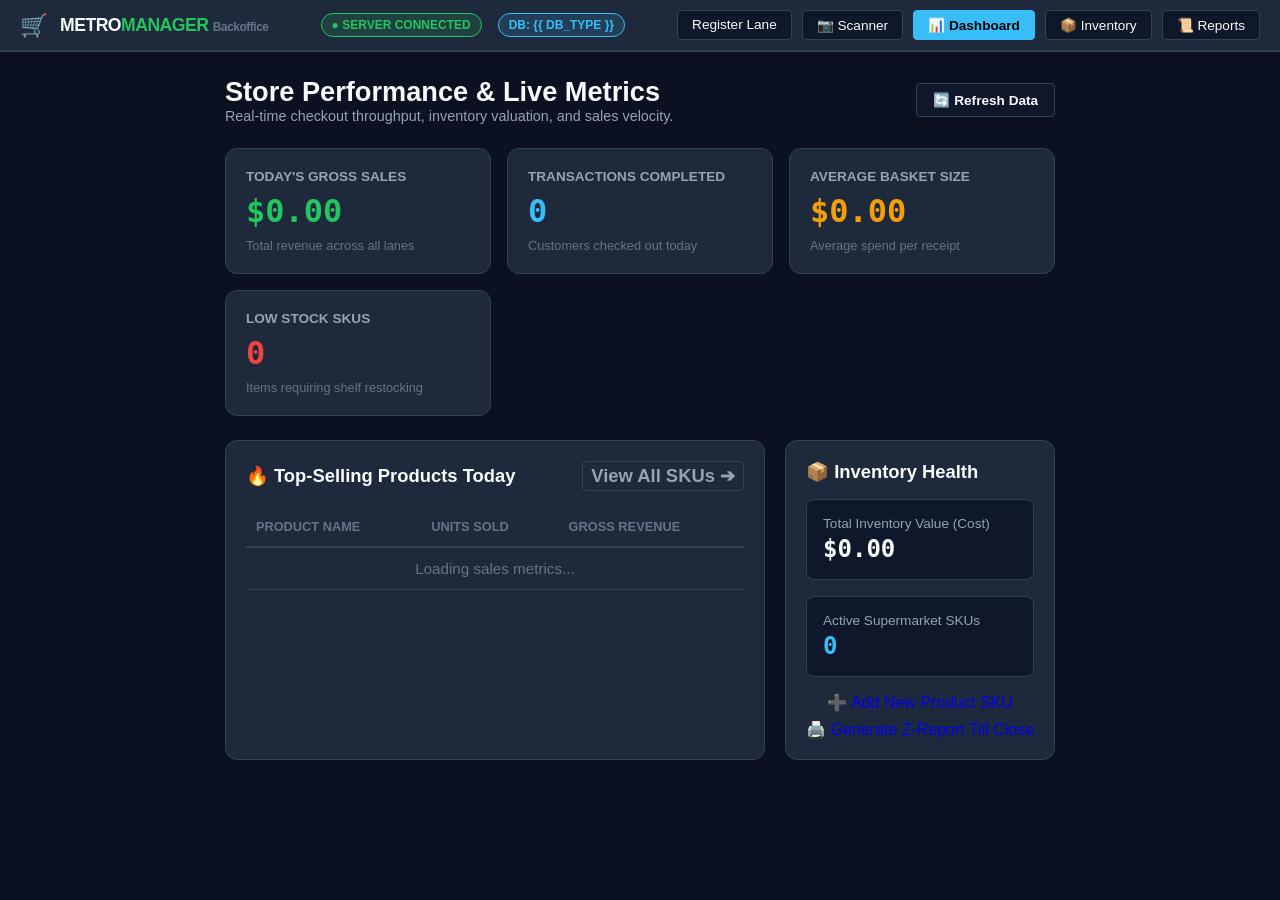
==== templates/dashboard.html @ 0bb5a48c "feat: complete multi-page POS system with backoffice dashboard, inventory management, reports audit," ====
<!DOCTYPE html>
<html lang="en">
<head>
  <meta charset="UTF-8">
  <meta name="viewport" content="width=device-width, initial-scale=1.0">
  <title>Store Manager Dashboard - Metro Supermarket</title>
  <link rel="stylesheet" href="/static/css/style.css">
  <style>
    body { height: auto; min-height: 100vh; overflow-y: auto; }
    .dashboard-container { max-width: 1200px; margin: 0 auto; padding: 24px 20px; display: flex; flex-direction: column; gap: 24px; }
    
    .kpi-grid {
      display: grid;
      grid-template-columns: repeat(auto-fit, minmax(240px, 1fr));
      gap: 16px;
    }
    .kpi-card {
      background: var(--bg-panel);
      border: 1px solid var(--border);
      border-radius: var(--radius-lg);
      padding: 20px;
      display: flex;
      flex-direction: column;
      gap: 8px;
    }
    .kpi-title { font-size: 0.85rem; text-transform: uppercase; color: var(--text-secondary); font-weight: 700; }
    .kpi-value { font-size: 2rem; font-weight: 800; font-family: var(--font-mono); color: var(--accent-green); }
    .kpi-sub { font-size: 0.8rem; color: var(--text-muted); }

    .dash-sections {
      display: grid;
      grid-template-columns: 2fr 1fr;
      gap: 20px;
    }
    @media (max-width: 900px) {
      .dash-sections { grid-template-columns: 1fr; }
    }

    .section-card {
      background: var(--bg-panel);
      border: 1px solid var(--border);
      border-radius: var(--radius-lg);
      padding: 20px;
    }
    .section-header-title {
      font-size: 1.15rem;
      font-weight: 700;
      margin-bottom: 16px;
      display: flex;
      justify-content: space-between;
      align-items: center;
    }
  </style>
</head>
<body>

  <!-- Top Application Bar -->
  <header class="top-bar">
    <div class="brand-section">
      <span class="brand-icon">🛒</span>
      <div class="brand-title">METRO<span>MANAGER</span> <small style="color: var(--text-muted); font-size: 0.75rem;">Backoffice</small></div>
    </div>

    <div class="system-status">
      <span class="badge badge-online">● Server Connected</span>
      <span class="badge badge-db">DB: {{ db_type }}</span>
    </div>

    <nav class="nav-links">
      <a href="/" class="nav-btn">Register Lane</a>
      <a href="/mobile" class="nav-btn">📷 Scanner</a>
      <a href="/dashboard" class="nav-btn active">📊 Dashboard</a>
      <a href="/inventory" class="nav-btn">📦 Inventory</a>
      <a href="/reports" class="nav-btn">📜 Reports</a>
    </nav>
  </header>

  <main class="dashboard-container">
    <div style="display: flex; justify-content: space-between; align-items: center; flex-wrap: wrap; gap: 12px;">
      <div>
        <h1 style="font-size: 1.7rem; font-weight: 800;">Store Performance & Live Metrics</h1>
        <p style="color: var(--text-secondary); font-size: 0.9rem;">Real-time checkout throughput, inventory valuation, and sales velocity.</p>
      </div>
      <button class="nav-btn" onclick="loadDashboardData()" style="padding: 8px 16px; font-weight: 700;">🔄 Refresh Data</button>
    </div>

    <!-- 4 Key Performance Indicators -->
    <div class="kpi-grid">
      <div class="kpi-card">
        <div class="kpi-title">Today's Gross Sales</div>
        <div id="kpiRevenue" class="kpi-value">$0.00</div>
        <div class="kpi-sub">Total revenue across all lanes</div>
      </div>
      <div class="kpi-card">
        <div class="kpi-title">Transactions Completed</div>
        <div id="kpiOrders" class="kpi-value" style="color: var(--accent-blue);">0</div>
        <div class="kpi-sub">Customers checked out today</div>
      </div>
      <div class="kpi-card">
        <div class="kpi-title">Average Basket Size</div>
        <div id="kpiAvgBasket" class="kpi-value" style="color: var(--accent-amber);">$0.00</div>
        <div class="kpi-sub">Average spend per receipt</div>
      </div>
      <div class="kpi-card">
        <div class="kpi-title">Low Stock SKUs</div>
        <div id="kpiLowStock" class="kpi-value" style="color: var(--accent-red);">0</div>
        <div class="kpi-sub">Items requiring shelf restocking</div>
      </div>
    </div>

    <!-- Grid Content -->
    <div class="dash-sections">
      <!-- Left: Top Selling Items -->
      <div class="section-card">
        <div class="section-header-title">
          <span>🔥 Top-Selling Products Today</span>
          <a href="/inventory" class="demo-chip" style="text-decoration: none;">View All SKUs ➔</a>
        </div>
        <table class="cart-table">
          <thead>
            <tr>
              <th>Product Name</th>
              <th>Units Sold</th>
              <th>Gross Revenue</th>
            </tr>
          </thead>
          <tbody id="topProductsBody">
            <tr><td colspan="3" style="text-align: center; color: var(--text-muted);">Loading sales metrics...</td></tr>
          </tbody>
        </table>
      </div>

      <!-- Right: Inventory Status & Quick Links -->
      <div class="section-card">
        <div class="section-header-title">
          <span>📦 Inventory Health</span>
        </div>
        <div style="display: flex; flex-direction: column; gap: 16px;">
          <div style="background: var(--bg-card); padding: 16px; border-radius: var(--radius-md); border: 1px solid var(--border);">
            <div style="color: var(--text-secondary); font-size: 0.85rem;">Total Inventory Value (Cost)</div>
            <div id="invAssetValue" style="font-size: 1.5rem; font-weight: 800; font-family: var(--font-mono); color: var(--text-primary); margin-top: 4px;">$0.00</div>
          </div>
          <div style="background: var(--bg-card); padding: 16px; border-radius: var(--radius-md); border: 1px solid var(--border);">
            <div style="color: var(--text-secondary); font-size: 0.85rem;">Active Supermarket SKUs</div>
            <div id="invTotalSkus" style="font-size: 1.5rem; font-weight: 800; font-family: var(--font-mono); color: var(--accent-blue); margin-top: 4px;">0</div>
          </div>
          <div style="display: flex; flex-direction: column; gap: 8px;">
            <a href="/inventory" class="btn-action" style="text-align: center; text-decoration: none;">➕ Add New Product SKU</a>
            <a href="/reports" class="btn-action" style="text-align: center; text-decoration: none;">🖨️ Generate Z-Report Till Close</a>
          </div>
        </div>
      </div>
    </div>
  </main>

  <script>
    async function loadDashboardData() {
      try {
        const res = await fetch('/api/stats');
        const data = await res.json();

        if (data.success) {
          document.getElementById('kpiRevenue').innerText = `$${data.today.gross_revenue.toFixed(2)}`;
          document.getElementById('kpiOrders').innerText = data.today.total_orders;
          document.getElementById('kpiAvgBasket').innerText = `$${data.today.avg_basket.toFixed(2)}`;
          document.getElementById('kpiLowStock').innerText = data.inventory.low_stock_count;

          document.getElementById('invAssetValue').innerText = `$${data.inventory.asset_value.toFixed(2)}`;
          document.getElementById('invTotalSkus').innerText = data.inventory.total_skus;

          const topTbody = document.getElementById('topProductsBody');
          topTbody.innerHTML = '';
          if (!data.top_products || data.top_products.length === 0) {
            topTbody.innerHTML = '<tr><td colspan="3" style="text-align: center; color: var(--text-muted);">No sales recorded today yet.</td></tr>';
          } else {
            data.top_products.forEach(p => {
              const tr = document.createElement('tr');
              tr.innerHTML = `
                <td><strong>${p.product_name}</strong></td>
                <td><span class="badge badge-blue">${p.units_sold}</span></td>
                <td style="font-family: var(--font-mono); font-weight: 700; color: var(--accent-green);">$${parseFloat(p.revenue).toFixed(2)}</td>
              `;
              topTbody.appendChild(tr);
            });
          }
        }
      } catch (err) {
        console.error("Dashboard error:", err);
      }
    }

    loadDashboardData();
  </script>
</body>
</html>
---- static/css/style.css ----
/* ==========================================================
   SUPERMARKET POS SYSTEM - CORE STYLESHEET
   High-Contrast Dark Retail Theme & 80mm ESC/POS Receipt Styling
   ========================================================== */

:root {
  --bg-main: #0b1120;
  --bg-panel: #1e293b;
  --bg-card: #0f172a;
  --bg-input: #020617;
  --border: #334155;
  --border-focus: #38bdf8;
  
  --accent-green: #22c55e;
  --accent-green-hover: #16a34a;
  --accent-blue: #38bdf8;
  --accent-amber: #f59e0b;
  --accent-red: #ef4444;

  --text-primary: #f8fafc;
  --text-secondary: #94a3b8;
  --text-muted: #64748b;

  --font-sans: -apple-system, BlinkMacSystemFont, "Segoe UI", Roboto, sans-serif;
  --font-mono: ui-monospace, "SF Mono", "Cascadia Code", "Consolas", monospace;

  --radius-sm: 4px;
  --radius-md: 8px;
  --radius-lg: 12px;

  --shadow-sm: 0 1px 2px rgba(0, 0, 0, 0.4);
  --shadow-md: 0 4px 6px -1px rgba(0, 0, 0, 0.5);
  --shadow-lg: 0 10px 15px -3px rgba(0, 0, 0, 0.6);
}

* {
  box-sizing: border-box;
  margin: 0;
  padding: 0;
}

body {
  background-color: var(--bg-main);
  color: var(--text-primary);
  font-family: var(--font-sans);
  height: 100vh;
  display: flex;
  flex-direction: column;
  overflow: hidden;
}

/* ==========================================
   TOP APPLICATION BAR
   ========================================== */
.top-bar {
  background: var(--bg-panel);
  border-bottom: 2px solid var(--border);
  padding: 10px 20px;
  display: flex;
  justify-content: space-between;
  align-items: center;
  user-select: none;
}

.brand-section {
  display: flex;
  align-items: center;
  gap: 12px;
}

.brand-icon {
  font-size: 1.4rem;
}

.brand-title {
  font-size: 1.1rem;
  font-weight: 700;
  letter-spacing: -0.5px;
  color: var(--text-primary);
}

.brand-title span {
  color: var(--accent-green);
}

.system-status {
  display: flex;
  align-items: center;
  gap: 16px;
  font-size: 0.85rem;
}

.badge {
  display: inline-flex;
  align-items: center;
  gap: 6px;
  padding: 4px 10px;
  border-radius: 9999px;
  font-weight: 600;
  font-size: 0.75rem;
  text-transform: uppercase;
}

.badge-online {
  background: rgba(34, 197, 94, 0.15);
  color: var(--accent-green);
  border: 1px solid var(--accent-green);
}

.badge-offline {
  background: rgba(239, 68, 68, 0.15);
  color: var(--accent-red);
  border: 1px solid var(--accent-red);
}

.badge-db {
  background: rgba(56, 189, 248, 0.15);
  color: var(--accent-blue);
  border: 1px solid var(--accent-blue);
}

.nav-links {
  display: flex;
  gap: 10px;
}

.nav-btn {
  padding: 6px 14px;
  background: var(--bg-card);
  color: var(--text-primary);
  border: 1px solid var(--border);
  border-radius: var(--radius-sm);
  text-decoration: none;
  font-size: 0.85rem;
  font-weight: 500;
  transition: all 0.2s ease;
}

.nav-btn:hover {
  background: var(--border);
}

.nav-btn.active {
  background: var(--accent-blue);
  color: #000;
  font-weight: 700;
  border-color: var(--accent-blue);
}

/* ==========================================
   MAIN POS WORKSPACE
   ========================================== */
.pos-workspace {
  flex: 1;
  display: flex;
  overflow: hidden;
}

/* Left Register Area (70%) */
.register-lane {
  flex: 7;
  display: flex;
  flex-direction: column;
  border-right: 2px solid var(--border);
  background: var(--bg-main);
}

.scan-toolbar {
  padding: 14px 20px;
  background: var(--bg-panel);
  border-bottom: 1px solid var(--border);
  display: flex;
  gap: 12px;
  align-items: center;
}

.barcode-input-wrap {
  flex: 1;
  position: relative;
}

.barcode-input {
  width: 100%;
  padding: 14px 16px 14px 44px;
  font-size: 1.25rem;
  font-family: var(--font-mono);
  background: var(--bg-input);
  border: 2px solid var(--border);
  border-radius: var(--radius-md);
  color: var(--accent-green);
  outline: none;
  transition: border-color 0.2s ease;
}

.barcode-input:focus {
  border-color: var(--accent-green);
  box-shadow: 0 0 0 3px rgba(34, 197, 94, 0.2);
}

.barcode-icon {
  position: absolute;
  left: 14px;
  top: 50%;
  transform: translateY(-50%);
  font-size: 1.2rem;
  color: var(--text-muted);
}

.tool-btn {
  padding: 12px 18px;
  font-size: 0.95rem;
  font-weight: 600;
  background: var(--bg-card);
  border: 1px solid var(--border);
  color: var(--text-primary);
  border-radius: var(--radius-md);
  cursor: pointer;
  display: flex;
  align-items: center;
  gap: 6px;
  transition: 0.2s;
}

.tool-btn:hover {
  background: var(--border);
}

/* Quick Barcode Demo Pills */
.demo-barcodes {
  padding: 8px 20px;
  background: var(--bg-card);
  border-bottom: 1px solid var(--border);
  display: flex;
  align-items: center;
  gap: 8px;
  overflow-x: auto;
  font-size: 0.8rem;
}

.demo-chip {
  background: var(--bg-panel);
  border: 1px solid var(--border);
  color: var(--text-secondary);
  padding: 3px 8px;
  border-radius: var(--radius-sm);
  cursor: pointer;
  white-space: nowrap;
  transition: all 0.15s;
}

.demo-chip:hover {
  border-color: var(--accent-blue);
  color: var(--text-primary);
}

/* Items Table */
.cart-table-wrap {
  flex: 1;
  overflow-y: auto;
  padding: 16px 20px;
}

.cart-table {
  width: 100%;
  border-collapse: collapse;
}

.cart-table th {
  padding: 12px 10px;
  text-align: left;
  font-size: 0.8rem;
  font-weight: 700;
  text-transform: uppercase;
  color: var(--text-muted);
  border-bottom: 2px solid var(--border);
}

.cart-table td {
  padding: 12px 10px;
  border-bottom: 1px solid var(--border);
  font-size: 0.95rem;
}

.cart-table tr:hover td {
  background: rgba(255, 255, 255, 0.02);
}

.item-name {
  font-weight: 600;
  color: var(--text-primary);
}

.item-meta {
  font-size: 0.8rem;
  font-family: var(--font-mono);
  color: var(--text-muted);
}

.qty-control {
  display: inline-flex;
  align-items: center;
  gap: 6px;
  background: var(--bg-input);
  border: 1px solid var(--border);
  border-radius: var(--radius-sm);
  padding: 2px 4px;
}

.qty-btn {
  background: transparent;
  border: none;
  color: var(--text-primary);
  font-size: 1.1rem;
  font-weight: bold;
  width: 24px;
  height: 24px;
  display: inline-flex;
  align-items: center;
  justify-content: center;
  cursor: pointer;
  border-radius: 3px;
}

.qty-btn:hover {
  background: var(--border);
}

.qty-display {
  min-width: 32px;
  text-align: center;
  font-family: var(--font-mono);
  font-weight: 600;
}

.btn-remove {
  background: transparent;
  border: none;
  color: var(--accent-red);
  font-size: 1.2rem;
  cursor: pointer;
  padding: 4px 8px;
  border-radius: 4px;
}

.btn-remove:hover {
  background: rgba(239, 68, 68, 0.15);
}

/* Empty State */
.cart-empty {
  display: flex;
  flex-direction: column;
  align-items: center;
  justify-content: center;
  height: 60%;
  color: var(--text-muted);
  gap: 12px;
}

.empty-icon {
  font-size: 3rem;
  opacity: 0.5;
}

/* ==========================================
   RIGHT SUMMARY & PAYMENT PANEL (30%)
   ========================================== */
.checkout-panel {
  flex: 3;
  background: var(--bg-panel);
  display: flex;
  flex-direction: column;
  padding: 24px;
  justify-content: space-between;
  overflow-y: auto;
}

.summary-heading {
  font-size: 1.3rem;
  font-weight: 700;
  margin-bottom: 20px;
  display: flex;
  justify-content: space-between;
  align-items: center;
}

.summary-card {
  background: var(--bg-card);
  border: 1px solid var(--border);
  border-radius: var(--radius-md);
  padding: 16px;
  margin-bottom: 20px;
}

.summary-row {
  display: flex;
  justify-content: space-between;
  align-items: center;
  margin-bottom: 10px;
  font-size: 1rem;
  color: var(--text-secondary);
}

.summary-row.grand-total {
  margin-top: 14px;
  padding-top: 14px;
  border-top: 2px solid var(--border);
  font-size: 2rem;
  font-weight: 800;
  color: var(--accent-green);
  font-family: var(--font-mono);
}

/* Payment Form */
.payment-section {
  display: flex;
  flex-direction: column;
  gap: 14px;
}

.form-group {
  display: flex;
  flex-direction: column;
  gap: 6px;
}

.form-label {
  font-size: 0.85rem;
  font-weight: 600;
  text-transform: uppercase;
  color: var(--text-secondary);
}

.payment-select,
.payment-input {
  padding: 14px;
  font-size: 1.1rem;
  background: var(--bg-input);
  border: 1px solid var(--border);
  color: var(--text-primary);
  border-radius: var(--radius-md);
  outline: none;
  font-family: var(--font-mono);
}

.payment-input:focus,
.payment-select:focus {
  border-color: var(--accent-green);
}

.change-due-box {
  background: rgba(34, 197, 94, 0.1);
  border: 1px dashed var(--accent-green);
  border-radius: var(--radius-md);
  padding: 12px;
  display: flex;
  justify-content: space-between;
  align-items: center;
  font-weight: 700;
  color: var(--accent-green);
}

.btn-pay {
  padding: 18px;
  font-size: 1.25rem;
  font-weight: 800;
  background: var(--accent-green);
  color: #022c22;
  border: none;
  border-radius: var(--radius-md);
  cursor: pointer;
  transition: background-color 0.15s, transform 0.05s;
  display: flex;
  justify-content: center;
  align-items: center;
  gap: 8px;
}

.btn-pay:hover {
  background: var(--accent-green-hover);
}

.btn-pay:active {
  transform: scale(0.99);
}

.btn-void {
  padding: 10px;
  font-size: 0.9rem;
  background: transparent;
  color: var(--accent-red);
  border: 1px solid var(--border);
  border-radius: var(--radius-md);
  cursor: pointer;
  transition: 0.2s;
}

.btn-void:hover {
  background: rgba(239, 68, 68, 0.1);
  border-color: var(--accent-red);
}

/* ==========================================
   RECEIPT MODAL & PRINT STYLES
   ========================================== */
.modal-backdrop {
  position: fixed;
  inset: 0;
  background: rgba(0, 0, 0, 0.8);
  display: flex;
  align-items: center;
  justify-content: center;
  z-index: 1000;
  opacity: 0;
  pointer-events: none;
  transition: opacity 0.2s ease;
}

.modal-backdrop.active {
  opacity: 1;
  pointer-events: auto;
}

.receipt-modal-content {
  background: white;
  color: black;
  width: 380px;
  max-height: 90vh;
  border-radius: 8px;
  box-shadow: 0 25px 50px -12px rgba(0, 0, 0, 0.5);
  display: flex;
  flex-direction: column;
  overflow: hidden;
}

.receipt-paper {
  padding: 24px 20px;
  font-family: var(--font-mono);
  font-size: 12px;
  line-height: 1.4;
  overflow-y: auto;
  background: #fff;
}

.receipt-actions {
  padding: 12px 20px;
  background: #f1f5f9;
  border-top: 1px solid #e2e8f0;
  display: flex;
  gap: 10px;
}

.btn-print {
  flex: 1;
  padding: 10px;
  background: #0f172a;
  color: white;
  font-weight: 700;
  border: none;
  border-radius: 4px;
  cursor: pointer;
}

.btn-close {
  padding: 10px 16px;
  background: #e2e8f0;
  color: #334155;
  font-weight: 600;
  border: none;
  border-radius: 4px;
  cursor: pointer;
}

/* Thermal Printer 80mm Media Query */
@media print {
  body * {
    visibility: hidden;
  }
  .receipt-paper, .receipt-paper * {
    visibility: visible;
  }
  .receipt-paper {
    position: absolute;
    left: 0;
    top: 0;
    width: 80mm;
    margin: 0;
    padding: 2mm 4mm;
    font-size: 11px;
    line-height: 1.2;
    color: black;
    background: white;
  }
  .modal-backdrop, .receipt-actions, .top-bar, .pos-workspace {
    display: none !important;
  }
}
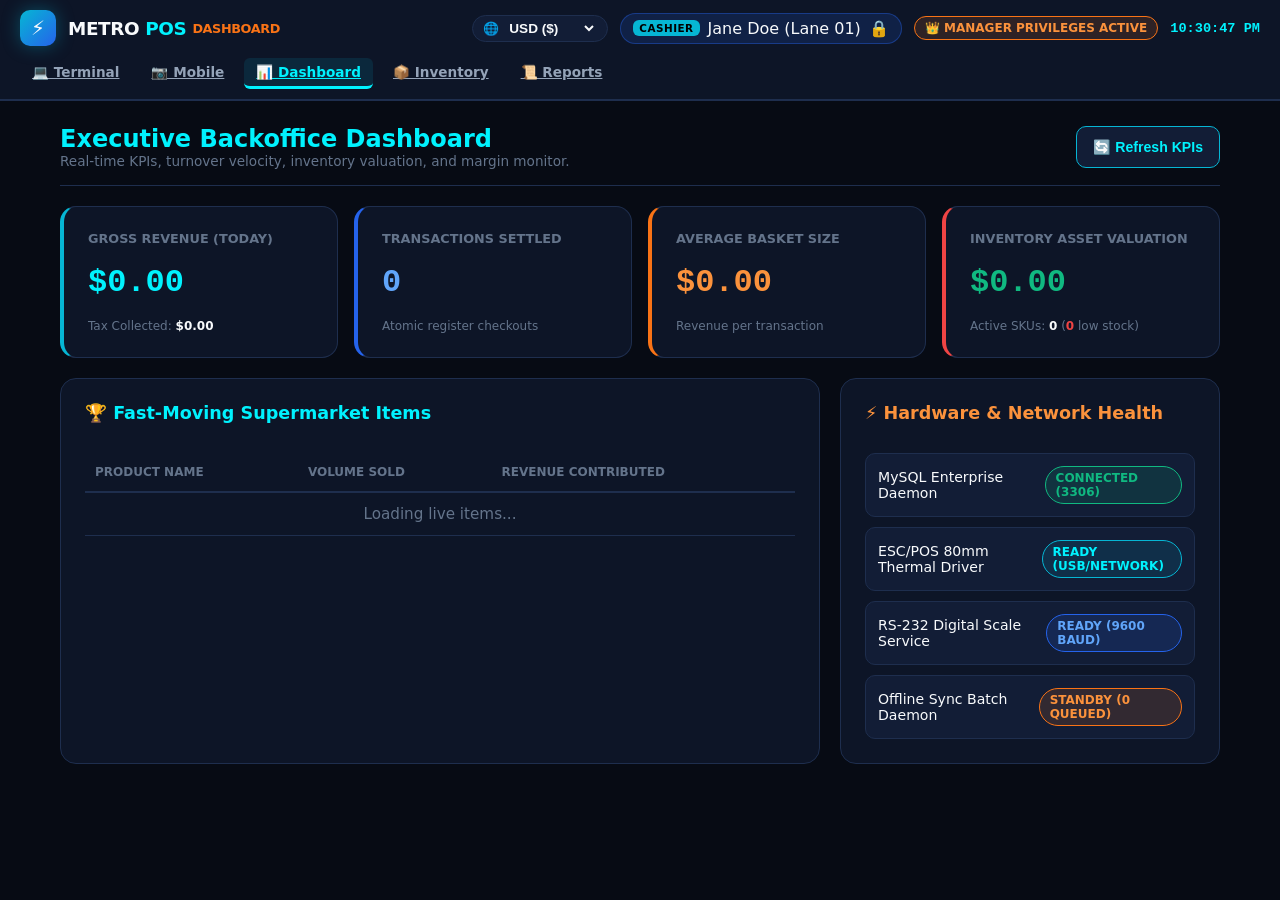
==== commit 3a641c0d: "feat: add 80mm/58mm EPOS printable receipts, multi-currency switcher, admin PIN authentication, deta" ====
--- a/templates/dashboard.html
+++ b/templates/dashboard.html
@@ -5,191 +5,166 @@
   <meta name="viewport" content="width=device-width, initial-scale=1.0">
   <title>Store Manager Dashboard - Metro Supermarket</title>
   <link rel="stylesheet" href="/static/css/style.css">
-  <style>
-    body { height: auto; min-height: 100vh; overflow-y: auto; }
-    .dashboard-container { max-width: 1200px; margin: 0 auto; padding: 24px 20px; display: flex; flex-direction: column; gap: 24px; }
-    
-    .kpi-grid {
-      display: grid;
-      grid-template-columns: repeat(auto-fit, minmax(240px, 1fr));
-      gap: 16px;
-    }
-    .kpi-card {
-      background: var(--bg-panel);
-      border: 1px solid var(--border);
-      border-radius: var(--radius-lg);
-      padding: 20px;
-      display: flex;
-      flex-direction: column;
-      gap: 8px;
-    }
-    .kpi-title { font-size: 0.85rem; text-transform: uppercase; color: var(--text-secondary); font-weight: 700; }
-    .kpi-value { font-size: 2rem; font-weight: 800; font-family: var(--font-mono); color: var(--accent-green); }
-    .kpi-sub { font-size: 0.8rem; color: var(--text-muted); }
-
-    .dash-sections {
-      display: grid;
-      grid-template-columns: 2fr 1fr;
-      gap: 20px;
-    }
-    @media (max-width: 900px) {
-      .dash-sections { grid-template-columns: 1fr; }
-    }
-
-    .section-card {
-      background: var(--bg-panel);
-      border: 1px solid var(--border);
-      border-radius: var(--radius-lg);
-      padding: 20px;
-    }
-    .section-header-title {
-      font-size: 1.15rem;
-      font-weight: 700;
-      margin-bottom: 16px;
-      display: flex;
-      justify-content: space-between;
-      align-items: center;
-    }
-  </style>
+  <link rel="icon" href="data:image/svg+xml,<svg xmlns='http://www.w3.org/2000/svg' viewBox='0 0 100 100'><text y='.9em' font-size='90'>📊</text></svg>">
 </head>
-<body>
+<body style="height: auto; min-height: 100vh; overflow-y: auto;">
 
   <!-- Top Application Bar -->
   <header class="top-bar">
     <div class="brand-section">
-      <span class="brand-icon">🛒</span>
-      <div class="brand-title">METRO<span>MANAGER</span> <small style="color: var(--text-muted); font-size: 0.75rem;">Backoffice</small></div>
+      <div class="brand-logo-badge">⚡</div>
+      <div class="brand-title">
+        METRO<span class="highlight-cyan">POS</span> <span class="highlight-orange" style="font-size: 0.8rem; font-weight: 800;">DASHBOARD</span>
+      </div>
     </div>
 
-    <div class="system-status">
-      <span class="badge badge-online">● Server Connected</span>
-      <span class="badge badge-db">DB: {{ db_type }}</span>
+    <div class="top-bar-controls">
+      <div class="currency-picker-wrap" title="Change Active Store Currency">
+        <span>🌐</span>
+        <select id="currencyPicker" onchange="setCurrency(this.value); loadStats();"></select>
+      </div>
+
+      <div class="user-auth-pill" onclick="openAuthModal(null, 'Manager Authentication:')">
+        <span id="currentUserRole" class="user-role-tag manager">MANAGER</span>
+        <span id="currentUserName">Robert Vance (Store Mgr)</span>
+        <span>🔒</span>
+      </div>
+
+      <span class="badge badge-orange">👑 Manager Privileges Active</span>
+      <span style="color: var(--cyan-bright); font-family: var(--font-mono); font-size: 0.85rem; font-weight: 700;" id="liveClock">--:--:--</span>
     </div>
 
-    <nav class="nav-links">
-      <a href="/" class="nav-btn">Register Lane</a>
-      <a href="/mobile" class="nav-btn">📷 Scanner</a>
-      <a href="/dashboard" class="nav-btn active">📊 Dashboard</a>
-      <a href="/inventory" class="nav-btn">📦 Inventory</a>
-      <a href="/reports" class="nav-btn">📜 Reports</a>
+    <nav style="display: flex; gap: 8px; flex-wrap: wrap;">
+      <a href="/" class="tab-btn" style="padding: 6px 12px; font-size: 0.85rem; border-radius: var(--radius-sm);">💻 Terminal</a>
+      <a href="/mobile" class="tab-btn" style="padding: 6px 12px; font-size: 0.85rem; border-radius: var(--radius-sm);">📷 Mobile</a>
+      <a href="/dashboard" class="tab-btn active" style="padding: 6px 12px; font-size: 0.85rem; border-radius: var(--radius-sm);">📊 Dashboard</a>
+      <a href="/inventory" class="tab-btn" style="padding: 6px 12px; font-size: 0.85rem; border-radius: var(--radius-sm);">📦 Inventory</a>
+      <a href="/reports" class="tab-btn" style="padding: 6px 12px; font-size: 0.85rem; border-radius: var(--radius-sm);">📜 Reports</a>
     </nav>
   </header>
 
-  <main class="dashboard-container">
-    <div style="display: flex; justify-content: space-between; align-items: center; flex-wrap: wrap; gap: 12px;">
+  <main style="max-width: 1200px; margin: 0 auto; padding: 24px 20px; display: flex; flex-direction: column; gap: 20px; width: 100%;">
+    <div class="settings-header-banner">
       <div>
-        <h1 style="font-size: 1.7rem; font-weight: 800;">Store Performance & Live Metrics</h1>
-        <p style="color: var(--text-secondary); font-size: 0.9rem;">Real-time checkout throughput, inventory valuation, and sales velocity.</p>
+        <h1 style="font-size: 1.5rem; color: var(--cyan-bright);">Executive Backoffice Dashboard</h1>
+        <p style="color: var(--text-muted); font-size: 0.85rem;">Real-time KPIs, turnover velocity, inventory valuation, and margin monitor.</p>
       </div>
-      <button class="nav-btn" onclick="loadDashboardData()" style="padding: 8px 16px; font-weight: 700;">🔄 Refresh Data</button>
+      <button class="tool-btn btn-cyan" onclick="loadStats()">🔄 Refresh KPIs</button>
     </div>
 
-    <!-- 4 Key Performance Indicators -->
-    <div class="kpi-grid">
-      <div class="kpi-card">
-        <div class="kpi-title">Today's Gross Sales</div>
-        <div id="kpiRevenue" class="kpi-value">$0.00</div>
-        <div class="kpi-sub">Total revenue across all lanes</div>
+    <!-- 4 KPI Metrics -->
+    <div style="display: grid; grid-template-columns: repeat(auto-fit, minmax(240px, 1fr)); gap: 16px;">
+      <div class="settings-section-card" style="border-left: 4px solid var(--cyan-primary);">
+        <span style="font-size: 0.8rem; text-transform: uppercase; color: var(--text-muted); font-weight: 700;">Gross Revenue (Today)</span>
+        <div id="kpiRevenue" style="font-size: 2rem; font-weight: 900; font-family: var(--font-mono); color: var(--cyan-bright);">$0.00</div>
+        <span style="font-size: 0.75rem; color: var(--text-muted);">Tax Collected: <strong id="kpiTax" style="color: var(--text-primary);">$0.00</strong></span>
       </div>
-      <div class="kpi-card">
-        <div class="kpi-title">Transactions Completed</div>
-        <div id="kpiOrders" class="kpi-value" style="color: var(--accent-blue);">0</div>
-        <div class="kpi-sub">Customers checked out today</div>
+
+      <div class="settings-section-card" style="border-left: 4px solid var(--blue-primary);">
+        <span style="font-size: 0.8rem; text-transform: uppercase; color: var(--text-muted); font-weight: 700;">Transactions Settled</span>
+        <div id="kpiOrders" style="font-size: 2rem; font-weight: 900; font-family: var(--font-mono); color: #60a5fa;">0</div>
+        <span style="font-size: 0.75rem; color: var(--text-muted);">Atomic register checkouts</span>
       </div>
-      <div class="kpi-card">
-        <div class="kpi-title">Average Basket Size</div>
-        <div id="kpiAvgBasket" class="kpi-value" style="color: var(--accent-amber);">$0.00</div>
-        <div class="kpi-sub">Average spend per receipt</div>
+
+      <div class="settings-section-card" style="border-left: 4px solid var(--orange-primary);">
+        <span style="font-size: 0.8rem; text-transform: uppercase; color: var(--text-muted); font-weight: 700;">Average Basket Size</span>
+        <div id="kpiAvgBasket" style="font-size: 2rem; font-weight: 900; font-family: var(--font-mono); color: var(--orange-bright);">$0.00</div>
+        <span style="font-size: 0.75rem; color: var(--text-muted);">Revenue per transaction</span>
       </div>
-      <div class="kpi-card">
-        <div class="kpi-title">Low Stock SKUs</div>
-        <div id="kpiLowStock" class="kpi-value" style="color: var(--accent-red);">0</div>
-        <div class="kpi-sub">Items requiring shelf restocking</div>
+
+      <div class="settings-section-card" style="border-left: 4px solid var(--red-danger);">
+        <span style="font-size: 0.8rem; text-transform: uppercase; color: var(--text-muted); font-weight: 700;">Inventory Asset Valuation</span>
+        <div id="kpiAssetValue" style="font-size: 2rem; font-weight: 900; font-family: var(--font-mono); color: var(--green-success);">$0.00</div>
+        <span style="font-size: 0.75rem; color: var(--text-muted);">Active SKUs: <strong id="kpiTotalSkus" style="color: var(--text-primary);">0</strong> (<span id="kpiLowStock" style="color: var(--red-danger); font-weight: bold;">0</span> low stock)</span>
       </div>
     </div>
 
-    <!-- Grid Content -->
-    <div class="dash-sections">
-      <!-- Left: Top Selling Items -->
-      <div class="section-card">
-        <div class="section-header-title">
-          <span>🔥 Top-Selling Products Today</span>
-          <a href="/inventory" class="demo-chip" style="text-decoration: none;">View All SKUs ➔</a>
-        </div>
+    <!-- Top Selling Items & Inventory Alerts -->
+    <div style="display: grid; grid-template-columns: 2fr 1fr; gap: 20px;">
+      <div class="settings-section-card">
+        <h3 style="font-size: 1.1rem; color: var(--cyan-bright); margin-bottom: 12px;">🏆 Fast-Moving Supermarket Items</h3>
         <table class="cart-table">
           <thead>
             <tr>
               <th>Product Name</th>
-              <th>Units Sold</th>
-              <th>Gross Revenue</th>
+              <th>Volume Sold</th>
+              <th>Revenue Contributed</th>
             </tr>
           </thead>
           <tbody id="topProductsBody">
-            <tr><td colspan="3" style="text-align: center; color: var(--text-muted);">Loading sales metrics...</td></tr>
+            <tr><td colspan="3" style="text-align: center; color: var(--text-muted);">Loading live items...</td></tr>
           </tbody>
         </table>
       </div>
 
-      <!-- Right: Inventory Status & Quick Links -->
-      <div class="section-card">
-        <div class="section-header-title">
-          <span>📦 Inventory Health</span>
-        </div>
-        <div style="display: flex; flex-direction: column; gap: 16px;">
-          <div style="background: var(--bg-card); padding: 16px; border-radius: var(--radius-md); border: 1px solid var(--border);">
-            <div style="color: var(--text-secondary); font-size: 0.85rem;">Total Inventory Value (Cost)</div>
-            <div id="invAssetValue" style="font-size: 1.5rem; font-weight: 800; font-family: var(--font-mono); color: var(--text-primary); margin-top: 4px;">$0.00</div>
+      <div class="settings-section-card">
+        <h3 style="font-size: 1.1rem; color: var(--orange-bright); margin-bottom: 12px;">⚡ Hardware & Network Health</h3>
+        <div style="display: flex; flex-direction: column; gap: 10px; font-size: 0.88rem;">
+          <div class="form-switch-row">
+            <span>MySQL Enterprise Daemon</span>
+            <span class="badge badge-green">Connected (3306)</span>
           </div>
-          <div style="background: var(--bg-card); padding: 16px; border-radius: var(--radius-md); border: 1px solid var(--border);">
-            <div style="color: var(--text-secondary); font-size: 0.85rem;">Active Supermarket SKUs</div>
-            <div id="invTotalSkus" style="font-size: 1.5rem; font-weight: 800; font-family: var(--font-mono); color: var(--accent-blue); margin-top: 4px;">0</div>
+          <div class="form-switch-row">
+            <span>ESC/POS 80mm Thermal Driver</span>
+            <span class="badge badge-cyan">Ready (USB/Network)</span>
           </div>
-          <div style="display: flex; flex-direction: column; gap: 8px;">
-            <a href="/inventory" class="btn-action" style="text-align: center; text-decoration: none;">➕ Add New Product SKU</a>
-            <a href="/reports" class="btn-action" style="text-align: center; text-decoration: none;">🖨️ Generate Z-Report Till Close</a>
+          <div class="form-switch-row">
+            <span>RS-232 Digital Scale Service</span>
+            <span class="badge badge-blue">Ready (9600 Baud)</span>
+          </div>
+          <div class="form-switch-row">
+            <span>Offline Sync Batch Daemon</span>
+            <span class="badge badge-orange">Standby (0 Queued)</span>
           </div>
         </div>
       </div>
     </div>
   </main>
 
+  <script src="/static/js/pos-engine.js"></script>
   <script>
-    async function loadDashboardData() {
+    function updateClock() {
+      const now = new Date();
+      document.getElementById('liveClock').innerText = now.toLocaleTimeString();
+    }
+    setInterval(updateClock, 1000);
+    updateClock();
+
+    async function loadStats() {
       try {
         const res = await fetch('/api/stats');
         const data = await res.json();
-
         if (data.success) {
-          document.getElementById('kpiRevenue').innerText = `$${data.today.gross_revenue.toFixed(2)}`;
+          document.getElementById('kpiRevenue').innerText = formatMoney(data.today.gross_revenue);
+          document.getElementById('kpiTax').innerText = formatMoney(data.today.tax_collected);
           document.getElementById('kpiOrders').innerText = data.today.total_orders;
-          document.getElementById('kpiAvgBasket').innerText = `$${data.today.avg_basket.toFixed(2)}`;
+          document.getElementById('kpiAvgBasket').innerText = formatMoney(data.today.avg_basket);
+          document.getElementById('kpiAssetValue').innerText = formatMoney(data.inventory.asset_value);
+          document.getElementById('kpiTotalSkus').innerText = data.inventory.total_skus;
           document.getElementById('kpiLowStock').innerText = data.inventory.low_stock_count;
 
-          document.getElementById('invAssetValue').innerText = `$${data.inventory.asset_value.toFixed(2)}`;
-          document.getElementById('invTotalSkus').innerText = data.inventory.total_skus;
-
-          const topTbody = document.getElementById('topProductsBody');
-          topTbody.innerHTML = '';
+          const tbody = document.getElementById('topProductsBody');
+          tbody.innerHTML = '';
           if (!data.top_products || data.top_products.length === 0) {
-            topTbody.innerHTML = '<tr><td colspan="3" style="text-align: center; color: var(--text-muted);">No sales recorded today yet.</td></tr>';
+            tbody.innerHTML = '<tr><td colspan="3" style="text-align: center; color: var(--text-muted);">No sales recorded today yet.</td></tr>';
           } else {
             data.top_products.forEach(p => {
               const tr = document.createElement('tr');
               tr.innerHTML = `
-                <td><strong>${p.product_name}</strong></td>
-                <td><span class="badge badge-blue">${p.units_sold}</span></td>
-                <td style="font-family: var(--font-mono); font-weight: 700; color: var(--accent-green);">$${parseFloat(p.revenue).toFixed(2)}</td>
+                <td><strong>${escapeHtml(p.product_name)}</strong></td>
+                <td><span class="badge badge-cyan">${p.units_sold}</span></td>
+                <td style="font-family: var(--font-mono); font-weight: 800; color: var(--cyan-bright);">${formatMoney(p.revenue)}</td>
               `;
-              topTbody.appendChild(tr);
+              tbody.appendChild(tr);
             });
           }
         }
       } catch (err) {
-        console.error("Dashboard error:", err);
+        console.error('Stats error:', err);
       }
     }
 
-    loadDashboardData();
+    document.addEventListener('DOMContentLoaded', loadStats);
   </script>
 </body>
 </html>
--- a/static/css/style.css
+++ b/static/css/style.css
@@ -1,36 +1,64 @@
 /* ==========================================================
-   SUPERMARKET POS SYSTEM - CORE STYLESHEET
-   High-Contrast Dark Retail Theme & 80mm ESC/POS Receipt Styling
+   OFFLINE-FIRST SUPERMARKET EPOS SYSTEM
+   Theme: High-Contrast Black, Electric Cyan, Royal Blue & Energetic Orange
+   Full Responsive Layout, Admin RBAC, Multi-Currency, & 80mm/58mm EPOS Printing
    ========================================================== */
 
 :root {
-  --bg-main: #0b1120;
-  --bg-panel: #1e293b;
-  --bg-card: #0f172a;
-  --bg-input: #020617;
-  --border: #334155;
-  --border-focus: #38bdf8;
-  
-  --accent-green: #22c55e;
-  --accent-green-hover: #16a34a;
-  --accent-blue: #38bdf8;
-  --accent-amber: #f59e0b;
-  --accent-red: #ef4444;
-
+  /* Black & Deep Slate Palette */
+  --bg-main: #070b14;
+  --bg-panel: #0d1527;
+  --bg-card: #121d36;
+  --bg-card-hover: #182647;
+  --bg-input: #050811;
+  --border: #1e2e4e;
+  --border-focus: #06b6d4;
+
+  /* Cyan Highlight Accents */
+  --cyan-primary: #06b6d4;
+  --cyan-bright: #00f2fe;
+  --cyan-glow: rgba(6, 182, 212, 0.25);
+  --cyan-subtle: rgba(6, 182, 212, 0.12);
+
+  /* Royal & Deep Blue Palette */
+  --blue-primary: #2563eb;
+  --blue-hover: #1d4ed8;
+  --blue-dark: #1e3a8a;
+  --blue-subtle: rgba(37, 99, 235, 0.16);
+
+  /* Energetic Orange Accents (Primary Action / Checkout / Alerts) */
+  --orange-primary: #f97316;
+  --orange-hover: #ea580c;
+  --orange-bright: #fb923c;
+  --orange-glow: rgba(249, 115, 22, 0.28);
+  --orange-subtle: rgba(249, 115, 22, 0.14);
+
+  /* Semantic Alerts */
+  --green-success: #10b981;
+  --green-subtle: rgba(16, 185, 129, 0.14);
+  --red-danger: #ef4444;
+  --red-subtle: rgba(239, 68, 68, 0.14);
+
+  /* High-Legibility Typography */
   --text-primary: #f8fafc;
   --text-secondary: #94a3b8;
   --text-muted: #64748b;
-
-  --font-sans: -apple-system, BlinkMacSystemFont, "Segoe UI", Roboto, sans-serif;
-  --font-mono: ui-monospace, "SF Mono", "Cascadia Code", "Consolas", monospace;
-
-  --radius-sm: 4px;
-  --radius-md: 8px;
-  --radius-lg: 12px;
-
-  --shadow-sm: 0 1px 2px rgba(0, 0, 0, 0.4);
-  --shadow-md: 0 4px 6px -1px rgba(0, 0, 0, 0.5);
-  --shadow-lg: 0 10px 15px -3px rgba(0, 0, 0, 0.6);
+  --text-inverse: #020617;
+
+  --font-sans: system-ui, -apple-system, BlinkMacSystemFont, "Segoe UI", Roboto, Oxygen, Ubuntu, Cantarell, sans-serif;
+  --font-mono: ui-monospace, "SF Mono", "Cascadia Code", "Consolas", "Courier New", monospace;
+
+  /* Geometry & Shadows */
+  --radius-sm: 6px;
+  --radius-md: 10px;
+  --radius-lg: 16px;
+  --radius-full: 9999px;
+
+  --shadow-sm: 0 2px 4px rgba(0, 0, 0, 0.5);
+  --shadow-md: 0 6px 12px -2px rgba(0, 0, 0, 0.6);
+  --shadow-lg: 0 16px 32px -4px rgba(0, 0, 0, 0.7);
+  --shadow-cyan: 0 0 18px rgba(6, 182, 212, 0.35);
+  --shadow-orange: 0 0 20px rgba(249, 115, 22, 0.35);
 }
 
 * {
@@ -43,15 +71,16 @@
   background-color: var(--bg-main);
   color: var(--text-primary);
   font-family: var(--font-sans);
-  height: 100vh;
-  display: flex;
-  flex-direction: column;
-  overflow: hidden;
-}
-
-/* ==========================================
-   TOP APPLICATION BAR
-   ========================================== */
+  min-height: 100vh;
+  display: flex;
+  flex-direction: column;
+  overflow-x: hidden;
+  -webkit-font-smoothing: antialiased;
+}
+
+/* ==========================================================
+   1. TOP APPLICATION BAR
+   ========================================================== */
 .top-bar {
   background: var(--bg-panel);
   border-bottom: 2px solid var(--border);
@@ -59,7 +88,10 @@
   display: flex;
   justify-content: space-between;
   align-items: center;
+  gap: 12px;
   user-select: none;
+  z-index: 100;
+  flex-wrap: wrap;
 }
 
 .brand-section {
@@ -68,148 +100,293 @@
   gap: 12px;
 }
 
-.brand-icon {
-  font-size: 1.4rem;
+.brand-logo-badge {
+  width: 36px;
+  height: 36px;
+  background: linear-gradient(135deg, var(--cyan-primary), var(--blue-primary));
+  border-radius: var(--radius-md);
+  display: flex;
+  align-items: center;
+  justify-content: center;
+  font-size: 1.25rem;
+  box-shadow: var(--shadow-cyan);
 }
 
 .brand-title {
-  font-size: 1.1rem;
-  font-weight: 700;
-  letter-spacing: -0.5px;
-  color: var(--text-primary);
-}
-
-.brand-title span {
-  color: var(--accent-green);
-}
-
-.system-status {
-  display: flex;
-  align-items: center;
-  gap: 16px;
+  font-size: 1.15rem;
+  font-weight: 800;
+  letter-spacing: -0.4px;
+  color: var(--text-primary);
+  display: flex;
+  align-items: center;
+  gap: 6px;
+}
+
+.brand-title .highlight-cyan {
+  color: var(--cyan-bright);
+}
+.brand-title .highlight-orange {
+  color: var(--orange-primary);
+}
+
+.top-bar-controls {
+  display: flex;
+  align-items: center;
+  gap: 12px;
+  flex-wrap: wrap;
+}
+
+/* Currency Selector Chip */
+.currency-picker-wrap {
+  display: flex;
+  align-items: center;
+  gap: 6px;
+  background: var(--bg-card);
+  border: 1px solid var(--border);
+  border-radius: var(--radius-full);
+  padding: 4px 10px;
+  color: var(--cyan-bright);
+  font-size: 0.8rem;
+  font-weight: 700;
+}
+
+.currency-picker-wrap select {
+  background: transparent;
+  border: none;
+  color: var(--text-primary);
+  font-weight: 700;
   font-size: 0.85rem;
-}
-
+  cursor: pointer;
+  outline: none;
+}
+
+.currency-picker-wrap select option {
+  background: var(--bg-card);
+  color: var(--text-primary);
+}
+
+/* User & Role Badge */
+.user-auth-pill {
+  display: flex;
+  align-items: center;
+  gap: 8px;
+  background: var(--blue-subtle);
+  border: 1px solid rgba(37, 99, 235, 0.4);
+  padding: 5px 12px;
+  border-radius: var(--radius-full);
+  cursor: pointer;
+  transition: all 0.2s;
+}
+
+.user-auth-pill:hover {
+  background: rgba(37, 99, 235, 0.28);
+  border-color: var(--cyan-primary);
+}
+
+.user-role-tag {
+  font-size: 0.65rem;
+  font-weight: 800;
+  padding: 2px 6px;
+  border-radius: var(--radius-sm);
+  text-transform: uppercase;
+  letter-spacing: 0.5px;
+}
+.user-role-tag.manager {
+  background: var(--orange-primary);
+  color: #fff;
+}
+.user-role-tag.cashier {
+  background: var(--cyan-primary);
+  color: #000;
+}
+
+/* System Status Badges */
 .badge {
   display: inline-flex;
   align-items: center;
   gap: 6px;
   padding: 4px 10px;
-  border-radius: 9999px;
-  font-weight: 600;
+  border-radius: var(--radius-full);
+  font-weight: 700;
   font-size: 0.75rem;
   text-transform: uppercase;
 }
 
-.badge-online {
-  background: rgba(34, 197, 94, 0.15);
-  color: var(--accent-green);
-  border: 1px solid var(--accent-green);
-}
-
-.badge-offline {
-  background: rgba(239, 68, 68, 0.15);
-  color: var(--accent-red);
-  border: 1px solid var(--accent-red);
-}
-
-.badge-db {
-  background: rgba(56, 189, 248, 0.15);
-  color: var(--accent-blue);
-  border: 1px solid var(--accent-blue);
-}
-
-.nav-links {
-  display: flex;
-  gap: 10px;
-}
-
-.nav-btn {
-  padding: 6px 14px;
-  background: var(--bg-card);
-  color: var(--text-primary);
-  border: 1px solid var(--border);
-  border-radius: var(--radius-sm);
-  text-decoration: none;
-  font-size: 0.85rem;
-  font-weight: 500;
+.badge-cyan {
+  background: var(--cyan-subtle);
+  color: var(--cyan-bright);
+  border: 1px solid var(--cyan-primary);
+}
+.badge-blue {
+  background: var(--blue-subtle);
+  color: #60a5fa;
+  border: 1px solid var(--blue-primary);
+}
+.badge-orange {
+  background: var(--orange-subtle);
+  color: var(--orange-bright);
+  border: 1px solid var(--orange-primary);
+}
+.badge-green {
+  background: var(--green-subtle);
+  color: var(--green-success);
+  border: 1px solid var(--green-success);
+}
+
+/* ==========================================================
+   2. MAIN NAVIGATION TABS
+   ========================================================== */
+.tab-bar {
+  background: var(--bg-panel);
+  border-bottom: 1px solid var(--border);
+  display: flex;
+  padding: 0 16px;
+  overflow-x: auto;
+  scrollbar-width: thin;
+}
+
+.tab-btn {
+  padding: 14px 20px;
+  background: transparent;
+  border: none;
+  color: var(--text-secondary);
+  font-weight: 700;
+  font-size: 0.9rem;
+  cursor: pointer;
+  border-bottom: 3px solid transparent;
+  white-space: nowrap;
   transition: all 0.2s ease;
-}
-
-.nav-btn:hover {
-  background: var(--border);
-}
-
-.nav-btn.active {
-  background: var(--accent-blue);
-  color: #000;
-  font-weight: 700;
-  border-color: var(--accent-blue);
-}
-
-/* ==========================================
-   MAIN POS WORKSPACE
-   ========================================== */
+  display: flex;
+  align-items: center;
+  gap: 8px;
+}
+
+.tab-btn:hover {
+  color: var(--text-primary);
+  background: rgba(255, 255, 255, 0.02);
+}
+
+.tab-btn.active {
+  color: var(--cyan-bright);
+  border-bottom-color: var(--cyan-bright);
+  background: var(--cyan-subtle);
+}
+
+.tab-btn .badge-pill {
+  background: var(--orange-primary);
+  color: #fff;
+  font-size: 0.7rem;
+  padding: 1px 6px;
+  border-radius: 99px;
+  font-weight: 800;
+}
+
+/* Container Tabs */
+.tab-panel {
+  display: none;
+  flex: 1;
+  flex-direction: column;
+}
+
+.tab-panel.active {
+  display: flex;
+}
+
+/* ==========================================================
+   3. DESKTOP POS REGISTER WORKSPACE
+   ========================================================== */
 .pos-workspace {
+  display: flex;
   flex: 1;
-  display: flex;
-  overflow: hidden;
-}
-
-/* Left Register Area (70%) */
-.register-lane {
-  flex: 7;
+  width: 100%;
+  min-height: calc(100vh - 110px);
+}
+
+.lane-left {
+  flex: 68;
   display: flex;
   flex-direction: column;
   border-right: 2px solid var(--border);
   background: var(--bg-main);
-}
-
-.scan-toolbar {
+  min-width: 0;
+}
+
+.lane-right {
+  flex: 32;
+  background: var(--bg-panel);
+  display: flex;
+  flex-direction: column;
+  padding: 20px;
+  justify-content: space-between;
+  border-left: 1px solid var(--border);
+  min-width: 320px;
+}
+
+/* Barcode Input Section */
+.scanner-strip {
   padding: 14px 20px;
-  background: var(--bg-panel);
-  border-bottom: 1px solid var(--border);
-  display: flex;
+  background: var(--bg-card);
+  border-bottom: 2px solid var(--border);
+  display: flex;
+  align-items: center;
   gap: 12px;
-  align-items: center;
-}
-
-.barcode-input-wrap {
+}
+
+.barcode-input-container {
   flex: 1;
   position: relative;
-}
-
-.barcode-input {
+  display: flex;
+  align-items: center;
+}
+
+.barcode-laser-glow {
+  position: absolute;
+  left: 0;
+  right: 0;
+  height: 2px;
+  bottom: 0;
+  background: linear-gradient(90deg, transparent, var(--cyan-bright), transparent);
+  box-shadow: var(--shadow-cyan);
+  pointer-events: none;
+  opacity: 0.8;
+}
+
+.input-barcode {
   width: 100%;
-  padding: 14px 16px 14px 44px;
-  font-size: 1.25rem;
+  padding: 14px 14px 14px 44px;
+  font-size: 1.15rem;
   font-family: var(--font-mono);
   background: var(--bg-input);
   border: 2px solid var(--border);
+  color: var(--cyan-bright);
   border-radius: var(--radius-md);
-  color: var(--accent-green);
   outline: none;
-  transition: border-color 0.2s ease;
-}
-
-.barcode-input:focus {
-  border-color: var(--accent-green);
-  box-shadow: 0 0 0 3px rgba(34, 197, 94, 0.2);
+  transition: border-color 0.2s, box-shadow 0.2s;
+}
+
+.input-barcode:focus {
+  border-color: var(--cyan-primary);
+  box-shadow: var(--shadow-cyan);
+}
+
+.input-barcode::placeholder {
+  color: var(--text-muted);
+  font-size: 0.95rem;
+  font-family: var(--font-sans);
 }
 
 .barcode-icon {
   position: absolute;
   left: 14px;
-  top: 50%;
-  transform: translateY(-50%);
-  font-size: 1.2rem;
-  color: var(--text-muted);
-}
-
+  font-size: 1.25rem;
+  color: var(--cyan-primary);
+}
+
+/* Quick Action Tool Buttons */
 .tool-btn {
-  padding: 12px 18px;
-  font-size: 0.95rem;
-  font-weight: 600;
+  padding: 12px 16px;
+  font-size: 0.88rem;
+  font-weight: 700;
   background: var(--bg-card);
   border: 1px solid var(--border);
   color: var(--text-primary);
@@ -218,17 +395,33 @@
   display: flex;
   align-items: center;
   gap: 6px;
-  transition: 0.2s;
+  transition: all 0.15s;
+  white-space: nowrap;
 }
 
 .tool-btn:hover {
-  background: var(--border);
-}
-
-/* Quick Barcode Demo Pills */
+  border-color: var(--cyan-primary);
+  background: var(--cyan-subtle);
+  color: var(--cyan-bright);
+}
+
+.tool-btn.btn-cyan {
+  border-color: var(--cyan-primary);
+  color: var(--cyan-bright);
+}
+.tool-btn.btn-orange {
+  border-color: var(--orange-primary);
+  color: var(--orange-bright);
+}
+.tool-btn.btn-blue {
+  border-color: var(--blue-primary);
+  color: #60a5fa;
+}
+
+/* Quick Demo Barcode Chips */
 .demo-barcodes {
   padding: 8px 20px;
-  background: var(--bg-card);
+  background: var(--bg-panel);
   border-bottom: 1px solid var(--border);
   display: flex;
   align-items: center;
@@ -238,26 +431,28 @@
 }
 
 .demo-chip {
-  background: var(--bg-panel);
+  background: var(--bg-card);
   border: 1px solid var(--border);
   color: var(--text-secondary);
-  padding: 3px 8px;
-  border-radius: var(--radius-sm);
+  padding: 4px 10px;
+  border-radius: var(--radius-full);
   cursor: pointer;
   white-space: nowrap;
+  font-weight: 600;
   transition: all 0.15s;
 }
 
 .demo-chip:hover {
-  border-color: var(--accent-blue);
-  color: var(--text-primary);
-}
-
-/* Items Table */
+  border-color: var(--cyan-primary);
+  color: var(--cyan-bright);
+  background: var(--cyan-subtle);
+}
+
+/* Cart Table Layout */
 .cart-table-wrap {
   flex: 1;
   overflow-y: auto;
-  padding: 16px 20px;
+  padding: 12px 20px;
 }
 
 .cart-table {
@@ -268,8 +463,8 @@
 .cart-table th {
   padding: 12px 10px;
   text-align: left;
-  font-size: 0.8rem;
-  font-weight: 700;
+  font-size: 0.75rem;
+  font-weight: 800;
   text-transform: uppercase;
   color: var(--text-muted);
   border-bottom: 2px solid var(--border);
@@ -282,24 +477,24 @@
 }
 
 .cart-table tr:hover td {
-  background: rgba(255, 255, 255, 0.02);
+  background: rgba(6, 182, 212, 0.03);
 }
 
 .item-name {
-  font-weight: 600;
+  font-weight: 700;
   color: var(--text-primary);
 }
 
 .item-meta {
-  font-size: 0.8rem;
+  font-size: 0.78rem;
   font-family: var(--font-mono);
-  color: var(--text-muted);
+  color: var(--cyan-primary);
 }
 
 .qty-control {
   display: inline-flex;
   align-items: center;
-  gap: 6px;
+  gap: 4px;
   background: var(--bg-input);
   border: 1px solid var(--border);
   border-radius: var(--radius-sm);
@@ -311,184 +506,256 @@
   border: none;
   color: var(--text-primary);
   font-size: 1.1rem;
-  font-weight: bold;
-  width: 24px;
-  height: 24px;
+  font-weight: 900;
+  width: 26px;
+  height: 26px;
   display: inline-flex;
   align-items: center;
   justify-content: center;
   cursor: pointer;
-  border-radius: 3px;
+  border-radius: var(--radius-sm);
+  transition: 0.1s;
 }
 
 .qty-btn:hover {
   background: var(--border);
+  color: var(--cyan-bright);
 }
 
 .qty-display {
-  min-width: 32px;
+  min-width: 36px;
   text-align: center;
   font-family: var(--font-mono);
-  font-weight: 600;
+  font-weight: 700;
+  color: var(--text-primary);
 }
 
 .btn-remove {
   background: transparent;
   border: none;
-  color: var(--accent-red);
+  color: var(--red-danger);
   font-size: 1.2rem;
   cursor: pointer;
   padding: 4px 8px;
-  border-radius: 4px;
+  border-radius: var(--radius-sm);
+  transition: 0.15s;
 }
 
 .btn-remove:hover {
-  background: rgba(239, 68, 68, 0.15);
-}
-
-/* Empty State */
+  background: var(--red-subtle);
+}
+
+/* Empty Cart View */
 .cart-empty {
   display: flex;
   flex-direction: column;
   align-items: center;
   justify-content: center;
-  height: 60%;
+  height: 240px;
   color: var(--text-muted);
   gap: 12px;
 }
 
-.empty-icon {
+.cart-empty-icon {
   font-size: 3rem;
-  opacity: 0.5;
-}
-
-/* ==========================================
-   RIGHT SUMMARY & PAYMENT PANEL (30%)
-   ========================================== */
-.checkout-panel {
-  flex: 3;
-  background: var(--bg-panel);
-  display: flex;
-  flex-direction: column;
-  padding: 24px;
+  opacity: 0.4;
+}
+
+/* ==========================================================
+   4. REGISTER SUMMARY & CHECKOUT COLUMN (LANE RIGHT)
+   ========================================================== */
+.totals-card {
+  background: var(--bg-card);
+  border: 1px solid var(--border);
+  border-radius: var(--radius-lg);
+  padding: 18px;
+  display: flex;
+  flex-direction: column;
+  gap: 12px;
+}
+
+.total-row {
+  display: flex;
   justify-content: space-between;
-  overflow-y: auto;
-}
-
-.summary-heading {
-  font-size: 1.3rem;
-  font-weight: 700;
-  margin-bottom: 20px;
+  align-items: center;
+  font-size: 0.95rem;
+  color: var(--text-secondary);
+}
+
+.total-row.grand-total {
+  border-top: 2px solid var(--border);
+  padding-top: 12px;
+  margin-top: 4px;
+}
+
+.grand-total-label {
+  font-size: 1.15rem;
+  font-weight: 800;
+  color: var(--text-primary);
+  text-transform: uppercase;
+}
+
+.grand-total-value {
+  font-size: 2.2rem;
+  font-weight: 900;
+  font-family: var(--font-mono);
+  color: var(--cyan-bright);
+  text-shadow: 0 0 14px rgba(6, 182, 212, 0.4);
+}
+
+/* Payment Tender Box */
+.payment-section {
+  display: flex;
+  flex-direction: column;
+  gap: 12px;
+  margin-top: 16px;
+}
+
+.payment-methods-grid {
+  display: grid;
+  grid-template-columns: repeat(3, 1fr);
+  gap: 8px;
+}
+
+.pay-method-btn {
+  padding: 10px 6px;
+  background: var(--bg-card);
+  border: 2px solid var(--border);
+  border-radius: var(--radius-md);
+  color: var(--text-primary);
+  font-size: 0.82rem;
+  font-weight: 700;
+  cursor: pointer;
+  display: flex;
+  flex-direction: column;
+  align-items: center;
+  gap: 4px;
+  transition: all 0.15s;
+}
+
+.pay-method-btn:hover {
+  border-color: var(--blue-primary);
+  background: var(--blue-subtle);
+}
+
+.pay-method-btn.active {
+  border-color: var(--cyan-bright);
+  background: var(--cyan-subtle);
+  color: var(--cyan-bright);
+  box-shadow: var(--shadow-cyan);
+}
+
+/* Tender Input & Quick Cash Buttons */
+.tender-input-wrap {
+  display: flex;
+  flex-direction: column;
+  gap: 6px;
+}
+
+.tender-label {
+  font-size: 0.8rem;
+  font-weight: 700;
+  color: var(--text-muted);
+  text-transform: uppercase;
+}
+
+.input-tendered {
+  width: 100%;
+  padding: 12px 14px;
+  background: var(--bg-input);
+  border: 2px solid var(--border);
+  border-radius: var(--radius-md);
+  color: var(--text-primary);
+  font-family: var(--font-mono);
+  font-size: 1.25rem;
+  font-weight: 700;
+  outline: none;
+}
+
+.input-tendered:focus {
+  border-color: var(--cyan-primary);
+  box-shadow: var(--shadow-cyan);
+}
+
+.quick-cash-row {
+  display: flex;
+  gap: 6px;
+}
+
+.quick-cash-btn {
+  flex: 1;
+  padding: 8px 4px;
+  background: var(--bg-card);
+  border: 1px solid var(--border);
+  border-radius: var(--radius-sm);
+  color: var(--cyan-bright);
+  font-family: var(--font-mono);
+  font-weight: 700;
+  font-size: 0.85rem;
+  cursor: pointer;
+  transition: all 0.15s;
+}
+
+.quick-cash-btn:hover {
+  background: var(--blue-primary);
+  color: #fff;
+  border-color: var(--blue-primary);
+}
+
+/* Change Due Box */
+.change-due-box {
+  background: rgba(16, 185, 129, 0.1);
+  border: 1px dashed var(--green-success);
+  border-radius: var(--radius-md);
+  padding: 12px 16px;
   display: flex;
   justify-content: space-between;
   align-items: center;
-}
-
-.summary-card {
-  background: var(--bg-card);
-  border: 1px solid var(--border);
-  border-radius: var(--radius-md);
-  padding: 16px;
-  margin-bottom: 20px;
-}
-
-.summary-row {
-  display: flex;
-  justify-content: space-between;
-  align-items: center;
-  margin-bottom: 10px;
+  font-weight: 800;
+  color: var(--green-success);
   font-size: 1rem;
-  color: var(--text-secondary);
-}
-
-.summary-row.grand-total {
-  margin-top: 14px;
-  padding-top: 14px;
-  border-top: 2px solid var(--border);
-  font-size: 2rem;
-  font-weight: 800;
-  color: var(--accent-green);
+}
+
+.change-due-value {
   font-family: var(--font-mono);
-}
-
-/* Payment Form */
-.payment-section {
-  display: flex;
-  flex-direction: column;
-  gap: 14px;
-}
-
-.form-group {
-  display: flex;
-  flex-direction: column;
-  gap: 6px;
-}
-
-.form-label {
-  font-size: 0.85rem;
-  font-weight: 600;
+  font-size: 1.35rem;
+}
+
+/* Primary Checkout Call-To-Action (Energetic Orange) */
+.btn-checkout-primary {
+  padding: 18px 20px;
+  font-size: 1.25rem;
+  font-weight: 900;
+  background: linear-gradient(135deg, var(--orange-primary), #ea580c);
+  color: #ffffff;
+  border: none;
+  border-radius: var(--radius-lg);
+  cursor: pointer;
+  box-shadow: var(--shadow-orange);
+  display: flex;
+  align-items: center;
+  justify-content: center;
+  gap: 10px;
+  transition: transform 0.1s, box-shadow 0.2s, filter 0.2s;
   text-transform: uppercase;
-  color: var(--text-secondary);
-}
-
-.payment-select,
-.payment-input {
-  padding: 14px;
-  font-size: 1.1rem;
-  background: var(--bg-input);
-  border: 1px solid var(--border);
-  color: var(--text-primary);
-  border-radius: var(--radius-md);
-  outline: none;
-  font-family: var(--font-mono);
-}
-
-.payment-input:focus,
-.payment-select:focus {
-  border-color: var(--accent-green);
-}
-
-.change-due-box {
-  background: rgba(34, 197, 94, 0.1);
-  border: 1px dashed var(--accent-green);
-  border-radius: var(--radius-md);
-  padding: 12px;
-  display: flex;
-  justify-content: space-between;
-  align-items: center;
-  font-weight: 700;
-  color: var(--accent-green);
-}
-
-.btn-pay {
-  padding: 18px;
-  font-size: 1.25rem;
-  font-weight: 800;
-  background: var(--accent-green);
-  color: #022c22;
-  border: none;
-  border-radius: var(--radius-md);
-  cursor: pointer;
-  transition: background-color 0.15s, transform 0.05s;
-  display: flex;
-  justify-content: center;
-  align-items: center;
-  gap: 8px;
-}
-
-.btn-pay:hover {
-  background: var(--accent-green-hover);
-}
-
-.btn-pay:active {
-  transform: scale(0.99);
+  letter-spacing: 0.5px;
+}
+
+.btn-checkout-primary:hover {
+  filter: brightness(1.1);
+  box-shadow: 0 0 26px rgba(249, 115, 22, 0.55);
+}
+
+.btn-checkout-primary:active {
+  transform: scale(0.98);
 }
 
 .btn-void {
   padding: 10px;
-  font-size: 0.9rem;
+  font-size: 0.88rem;
+  font-weight: 700;
   background: transparent;
-  color: var(--accent-red);
+  color: var(--red-danger);
   border: 1px solid var(--border);
   border-radius: var(--radius-md);
   cursor: pointer;
@@ -496,21 +763,22 @@
 }
 
 .btn-void:hover {
-  background: rgba(239, 68, 68, 0.1);
-  border-color: var(--accent-red);
-}
-
-/* ==========================================
-   RECEIPT MODAL & PRINT STYLES
-   ========================================== */
+  background: var(--red-subtle);
+  border-color: var(--red-danger);
+}
+
+/* ==========================================================
+   5. EPOS THERMAL PRINTABLE RECEIPT MODAL
+   ========================================================== */
 .modal-backdrop {
   position: fixed;
   inset: 0;
-  background: rgba(0, 0, 0, 0.8);
+  background: rgba(5, 8, 17, 0.85);
+  backdrop-filter: blur(4px);
   display: flex;
   align-items: center;
   justify-content: center;
-  z-index: 1000;
+  z-index: 2000;
   opacity: 0;
   pointer-events: none;
   transition: opacity 0.2s ease;
@@ -521,77 +789,540 @@
   pointer-events: auto;
 }
 
-.receipt-modal-content {
-  background: white;
-  color: black;
-  width: 380px;
+.receipt-modal-container {
+  background: var(--bg-card);
+  border: 1px solid var(--border);
+  border-radius: var(--radius-lg);
+  box-shadow: var(--shadow-lg);
+  width: 90%;
+  max-width: 440px;
   max-height: 90vh;
-  border-radius: 8px;
-  box-shadow: 0 25px 50px -12px rgba(0, 0, 0, 0.5);
   display: flex;
   flex-direction: column;
   overflow: hidden;
 }
 
-.receipt-paper {
-  padding: 24px 20px;
+.receipt-modal-header {
+  padding: 14px 20px;
+  background: var(--bg-panel);
+  border-bottom: 1px solid var(--border);
+  display: flex;
+  justify-content: space-between;
+  align-items: center;
+}
+
+.receipt-modal-header h3 {
+  font-size: 1.05rem;
+  font-weight: 800;
+  color: var(--cyan-bright);
+}
+
+/* Width Toggle (80mm vs 58mm) */
+.paper-width-switch {
+  display: flex;
+  background: var(--bg-input);
+  border-radius: var(--radius-sm);
+  padding: 2px;
+  border: 1px solid var(--border);
+}
+
+.paper-width-btn {
+  padding: 4px 10px;
+  font-size: 0.75rem;
+  font-weight: 800;
+  background: transparent;
+  border: none;
+  color: var(--text-secondary);
+  border-radius: var(--radius-sm);
+  cursor: pointer;
+}
+
+.paper-width-btn.active {
+  background: var(--cyan-primary);
+  color: #000;
+}
+
+/* Thermal Paper Visual Design */
+.receipt-scroll-wrap {
+  padding: 20px;
+  overflow-y: auto;
+  background: #020617;
+  display: flex;
+  justify-content: center;
+}
+
+.epos-thermal-paper {
+  background: #ffffff;
+  color: #000000;
+  width: 80mm;
+  padding: 20px 16px;
+  box-shadow: 0 10px 25px rgba(0, 0, 0, 0.8);
   font-family: var(--font-mono);
-  font-size: 12px;
-  line-height: 1.4;
-  overflow-y: auto;
-  background: #fff;
-}
-
-.receipt-actions {
-  padding: 12px 20px;
-  background: #f1f5f9;
-  border-top: 1px solid #e2e8f0;
+  font-size: 11.5px;
+  line-height: 1.35;
+  position: relative;
+  transition: width 0.2s ease;
+}
+
+.epos-thermal-paper.width-58mm {
+  width: 58mm;
+  padding: 14px 10px;
+  font-size: 10px;
+}
+
+/* Jagged Paper Tear Top/Bottom Edge */
+.epos-thermal-paper::before {
+  content: "";
+  position: absolute;
+  top: -6px;
+  left: 0;
+  right: 0;
+  height: 6px;
+  background: radial-gradient(circle, transparent, transparent 50%, #ffffff 50%, #ffffff 100%);
+  background-size: 10px 10px;
+}
+
+.receipt-store-header {
+  text-align: center;
+  border-bottom: 1px dashed #000;
+  padding-bottom: 10px;
+  margin-bottom: 10px;
+}
+
+.receipt-store-name {
+  font-size: 14px;
+  font-weight: 900;
+  text-transform: uppercase;
+  margin-bottom: 2px;
+}
+
+.receipt-store-sub {
+  font-size: 10px;
+  color: #333;
+}
+
+.receipt-meta-grid {
+  font-size: 10.5px;
+  display: flex;
+  flex-direction: column;
+  gap: 2px;
+  border-bottom: 1px dashed #000;
+  padding-bottom: 8px;
+  margin-bottom: 8px;
+}
+
+.receipt-items-table {
+  width: 100%;
+  border-collapse: collapse;
+  margin-bottom: 10px;
+}
+
+.receipt-items-table th {
+  border-bottom: 1px solid #000;
+  padding: 4px 0;
+  font-size: 10px;
+  text-transform: uppercase;
+}
+
+.receipt-items-table td {
+  padding: 4px 0;
+  vertical-align: top;
+}
+
+.receipt-totals-area {
+  border-top: 1px dashed #000;
+  padding-top: 8px;
+  display: flex;
+  flex-direction: column;
+  gap: 3px;
+}
+
+.receipt-grand-total {
+  font-size: 15px;
+  font-weight: 900;
+  border-top: 1px solid #000;
+  border-bottom: 1px solid #000;
+  padding: 4px 0;
+  margin-top: 4px;
+}
+
+.receipt-barcode-box {
+  text-align: center;
+  margin-top: 12px;
+  padding-top: 8px;
+  border-top: 1px dashed #000;
+}
+
+.receipt-barcode-svg {
+  width: 80%;
+  height: 40px;
+  display: block;
+  margin: 0 auto 4px auto;
+}
+
+.receipt-footer-text {
+  text-align: center;
+  font-size: 9.5px;
+  margin-top: 8px;
+  color: #333;
+}
+
+/* Action Footer of Receipt Modal */
+.receipt-modal-actions {
+  padding: 12px 18px;
+  background: var(--bg-panel);
+  border-top: 1px solid var(--border);
   display: flex;
   gap: 10px;
 }
 
-.btn-print {
+.btn-print-action {
   flex: 1;
-  padding: 10px;
-  background: #0f172a;
-  color: white;
-  font-weight: 700;
+  padding: 12px;
+  background: linear-gradient(135deg, var(--cyan-primary), var(--blue-primary));
+  color: #000;
+  font-weight: 900;
   border: none;
-  border-radius: 4px;
-  cursor: pointer;
-}
-
-.btn-close {
-  padding: 10px 16px;
-  background: #e2e8f0;
-  color: #334155;
+  border-radius: var(--radius-md);
+  cursor: pointer;
+  display: flex;
+  align-items: center;
+  justify-content: center;
+  gap: 8px;
+  font-size: 0.95rem;
+}
+
+.btn-copy-escpos {
+  padding: 12px;
+  background: var(--bg-card);
+  border: 1px solid var(--border);
+  color: var(--text-primary);
+  font-weight: 700;
+  border-radius: var(--radius-md);
+  cursor: pointer;
+}
+
+.btn-modal-close {
+  padding: 12px 16px;
+  background: transparent;
+  border: 1px solid var(--border);
+  color: var(--text-muted);
   font-weight: 600;
+  border-radius: var(--radius-md);
+  cursor: pointer;
+}
+
+/* ==========================================================
+   6. ADMIN LOGIN & AUTH LOCK MODAL
+   ========================================================== */
+.auth-modal-card {
+  background: var(--bg-panel);
+  border: 2px solid var(--border);
+  border-radius: var(--radius-lg);
+  padding: 24px;
+  width: 90%;
+  max-width: 360px;
+  display: flex;
+  flex-direction: column;
+  align-items: center;
+  gap: 16px;
+  box-shadow: var(--shadow-lg);
+}
+
+.auth-lock-icon {
+  width: 56px;
+  height: 56px;
+  background: var(--blue-subtle);
+  border: 1px solid var(--cyan-primary);
+  border-radius: var(--radius-full);
+  display: flex;
+  align-items: center;
+  justify-content: center;
+  font-size: 1.8rem;
+  box-shadow: var(--shadow-cyan);
+}
+
+.auth-title {
+  font-size: 1.25rem;
+  font-weight: 800;
+  color: var(--text-primary);
+}
+
+.auth-subtitle {
+  font-size: 0.85rem;
+  color: var(--text-muted);
+  text-align: center;
+}
+
+.pin-display-dots {
+  display: flex;
+  gap: 12px;
+  margin: 8px 0;
+}
+
+.pin-dot {
+  width: 14px;
+  height: 14px;
+  border-radius: var(--radius-full);
+  border: 2px solid var(--border);
+  background: transparent;
+  transition: all 0.15s;
+}
+
+.pin-dot.filled {
+  background: var(--cyan-bright);
+  border-color: var(--cyan-bright);
+  box-shadow: var(--shadow-cyan);
+}
+
+.keypad-grid {
+  display: grid;
+  grid-template-columns: repeat(3, 1fr);
+  gap: 10px;
+  width: 100%;
+}
+
+.keypad-btn {
+  height: 52px;
+  background: var(--bg-card);
+  border: 1px solid var(--border);
+  border-radius: var(--radius-md);
+  color: var(--text-primary);
+  font-size: 1.3rem;
+  font-weight: 700;
+  cursor: pointer;
+  display: flex;
+  align-items: center;
+  justify-content: center;
+  transition: all 0.15s;
+}
+
+.keypad-btn:hover {
+  background: var(--border);
+  border-color: var(--cyan-primary);
+  color: var(--cyan-bright);
+}
+
+.keypad-btn.action-btn {
+  font-size: 0.95rem;
+  font-weight: 800;
+}
+.keypad-btn.action-clear {
+  color: var(--red-danger);
+}
+.keypad-btn.action-enter {
+  background: var(--orange-primary);
+  border-color: var(--orange-primary);
+  color: #fff;
+}
+
+/* ==========================================================
+   7. DETAILED STORE SETTINGS PANEL
+   ========================================================== */
+.settings-container {
+  padding: 24px;
+  max-width: 1100px;
+  margin: 0 auto;
+  width: 100%;
+  display: flex;
+  flex-direction: column;
+  gap: 20px;
+}
+
+.settings-header-banner {
+  display: flex;
+  justify-content: space-between;
+  align-items: center;
+  padding-bottom: 16px;
+  border-bottom: 1px solid var(--border);
+  flex-wrap: wrap;
+  gap: 12px;
+}
+
+.settings-nav-pills {
+  display: flex;
+  gap: 8px;
+  overflow-x: auto;
+  padding-bottom: 4px;
+}
+
+.settings-pill-btn {
+  padding: 8px 16px;
+  background: var(--bg-card);
+  border: 1px solid var(--border);
+  color: var(--text-secondary);
+  font-size: 0.85rem;
+  font-weight: 700;
+  border-radius: var(--radius-full);
+  cursor: pointer;
+  white-space: nowrap;
+}
+
+.settings-pill-btn.active {
+  background: var(--blue-primary);
+  color: #fff;
+  border-color: var(--blue-primary);
+}
+
+.settings-section-card {
+  background: var(--bg-panel);
+  border: 1px solid var(--border);
+  border-radius: var(--radius-lg);
+  padding: 24px;
+  display: flex;
+  flex-direction: column;
+  gap: 18px;
+}
+
+.settings-grid-form {
+  display: grid;
+  grid-template-columns: repeat(auto-fit, minmax(280px, 1fr));
+  gap: 18px;
+}
+
+.form-group {
+  display: flex;
+  flex-direction: column;
+  gap: 6px;
+}
+
+.form-label {
+  font-size: 0.82rem;
+  font-weight: 700;
+  color: var(--text-secondary);
+  text-transform: uppercase;
+  letter-spacing: 0.4px;
+}
+
+.form-input, .form-select, .form-textarea {
+  padding: 12px 14px;
+  background: var(--bg-input);
+  border: 1px solid var(--border);
+  border-radius: var(--radius-md);
+  color: var(--text-primary);
+  font-size: 0.95rem;
+  outline: none;
+  font-family: inherit;
+  transition: border-color 0.2s;
+}
+
+.form-input:focus, .form-select:focus, .form-textarea:focus {
+  border-color: var(--cyan-primary);
+  box-shadow: var(--shadow-cyan);
+}
+
+.form-switch-row {
+  display: flex;
+  justify-content: space-between;
+  align-items: center;
+  padding: 12px;
+  background: var(--bg-card);
+  border: 1px solid var(--border);
+  border-radius: var(--radius-md);
+}
+
+.btn-save-settings {
+  padding: 14px 28px;
+  background: linear-gradient(135deg, var(--cyan-primary), var(--blue-primary));
+  color: #000;
+  font-weight: 800;
+  font-size: 1rem;
   border: none;
-  border-radius: 4px;
-  cursor: pointer;
-}
-
-/* Thermal Printer 80mm Media Query */
+  border-radius: var(--radius-md);
+  cursor: pointer;
+  align-self: flex-start;
+  display: flex;
+  align-items: center;
+  gap: 8px;
+  box-shadow: var(--shadow-cyan);
+}
+
+/* ==========================================================
+   8. RESPONSIVENESS & MOBILE LAYOUTS
+   ========================================================== */
+@media (max-width: 992px) {
+  .pos-workspace {
+    flex-direction: column;
+  }
+  .lane-right {
+    border-left: none;
+    border-top: 2px solid var(--border);
+    min-width: 100%;
+  }
+}
+
+@media (max-width: 768px) {
+  .top-bar {
+    padding: 8px 12px;
+  }
+  .brand-title {
+    font-size: 1rem;
+  }
+  .tab-btn {
+    padding: 10px 14px;
+    font-size: 0.82rem;
+  }
+  .scanner-strip {
+    padding: 10px 12px;
+    flex-wrap: wrap;
+  }
+  .cart-table-wrap {
+    padding: 8px 12px;
+  }
+  .lane-right {
+    padding: 14px;
+  }
+  .grand-total-value {
+    font-size: 1.8rem;
+  }
+  .settings-container {
+    padding: 14px;
+  }
+  .epos-thermal-paper {
+    width: 100% !important;
+  }
+}
+
+/* ==========================================================
+   9. STRICT 80mm & 58mm THERMAL PRINT STYLES
+   ========================================================== */
 @media print {
+  @page {
+    margin: 0;
+    size: auto;
+  }
+
   body * {
-    visibility: hidden;
-  }
-  .receipt-paper, .receipt-paper * {
-    visibility: visible;
-  }
-  .receipt-paper {
-    position: absolute;
-    left: 0;
-    top: 0;
-    width: 80mm;
-    margin: 0;
-    padding: 2mm 4mm;
-    font-size: 11px;
-    line-height: 1.2;
-    color: black;
-    background: white;
-  }
-  .modal-backdrop, .receipt-actions, .top-bar, .pos-workspace {
-    display: none !important;
-  }
-}
+    visibility: hidden !important;
+  }
+
+  .epos-thermal-paper,
+  .epos-thermal-paper * {
+    visibility: visible !important;
+  }
+
+  .epos-thermal-paper {
+    position: absolute !important;
+    left: 0 !important;
+    top: 0 !important;
+    margin: 0 !important;
+    padding: 2mm 3mm !important;
+    box-shadow: none !important;
+    border: none !important;
+    background: #ffffff !important;
+    color: #000000 !important;
+  }
+
+  .modal-backdrop,
+  .receipt-modal-header,
+  .receipt-modal-actions,
+  .top-bar,
+  .tab-bar,
+  .pos-workspace,
+  .receipt-scroll-wrap {
+    background: transparent !important;
+    display: block !important;
+    border: none !important;
+    padding: 0 !important;
+  }
+}
